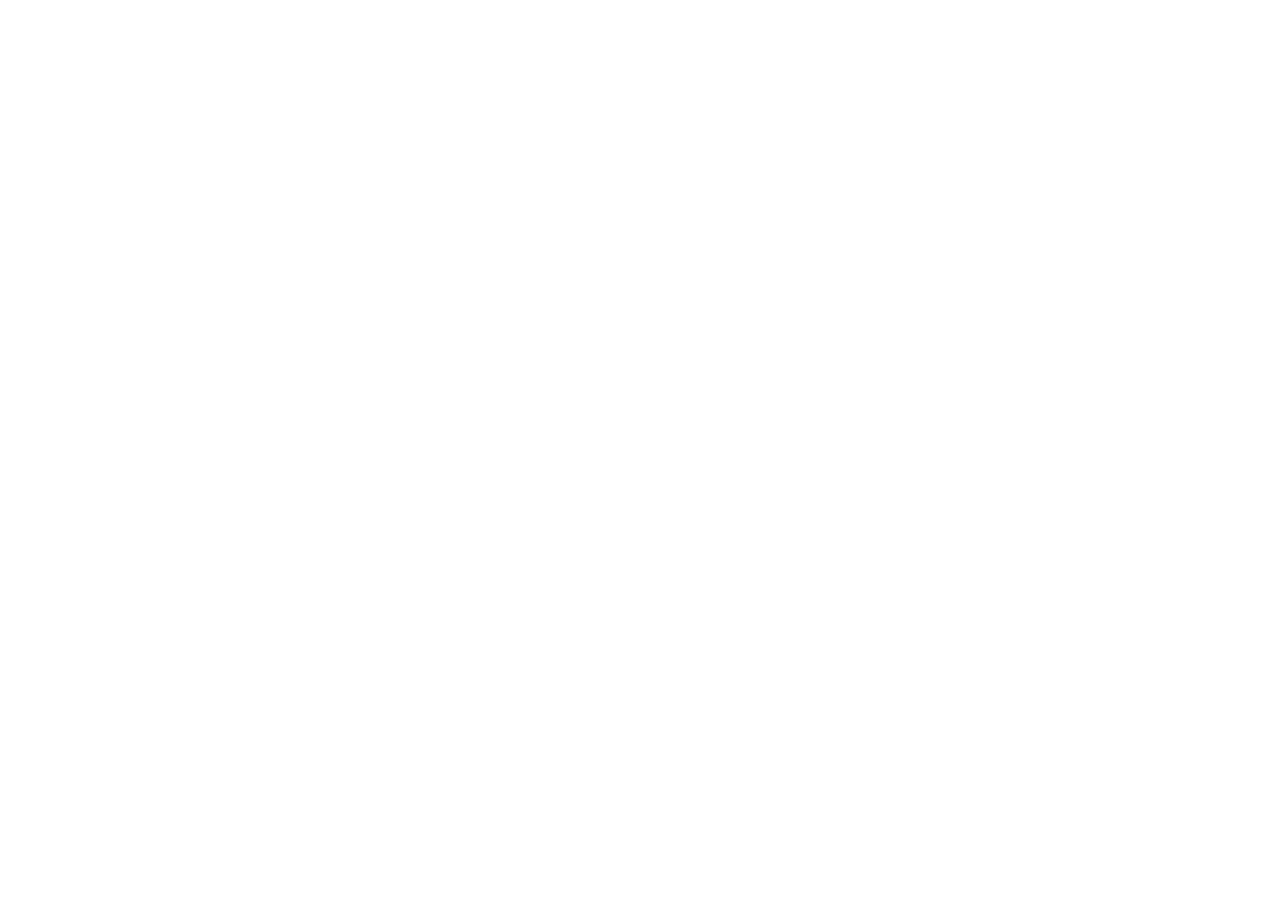
==== index.html @ d2d5e14e "init" ====
<!DOCTYPE html>
<html lang="en">
<head>
    <meta charset="UTF-8">
    <meta http-equiv="X-UA-Compatible" content="IE=edge">
    <meta name="viewport" content="width=device-width, initial-scale=1.0">
    <title>Hack</title>
</head>
<body>
    
</body>
</html>
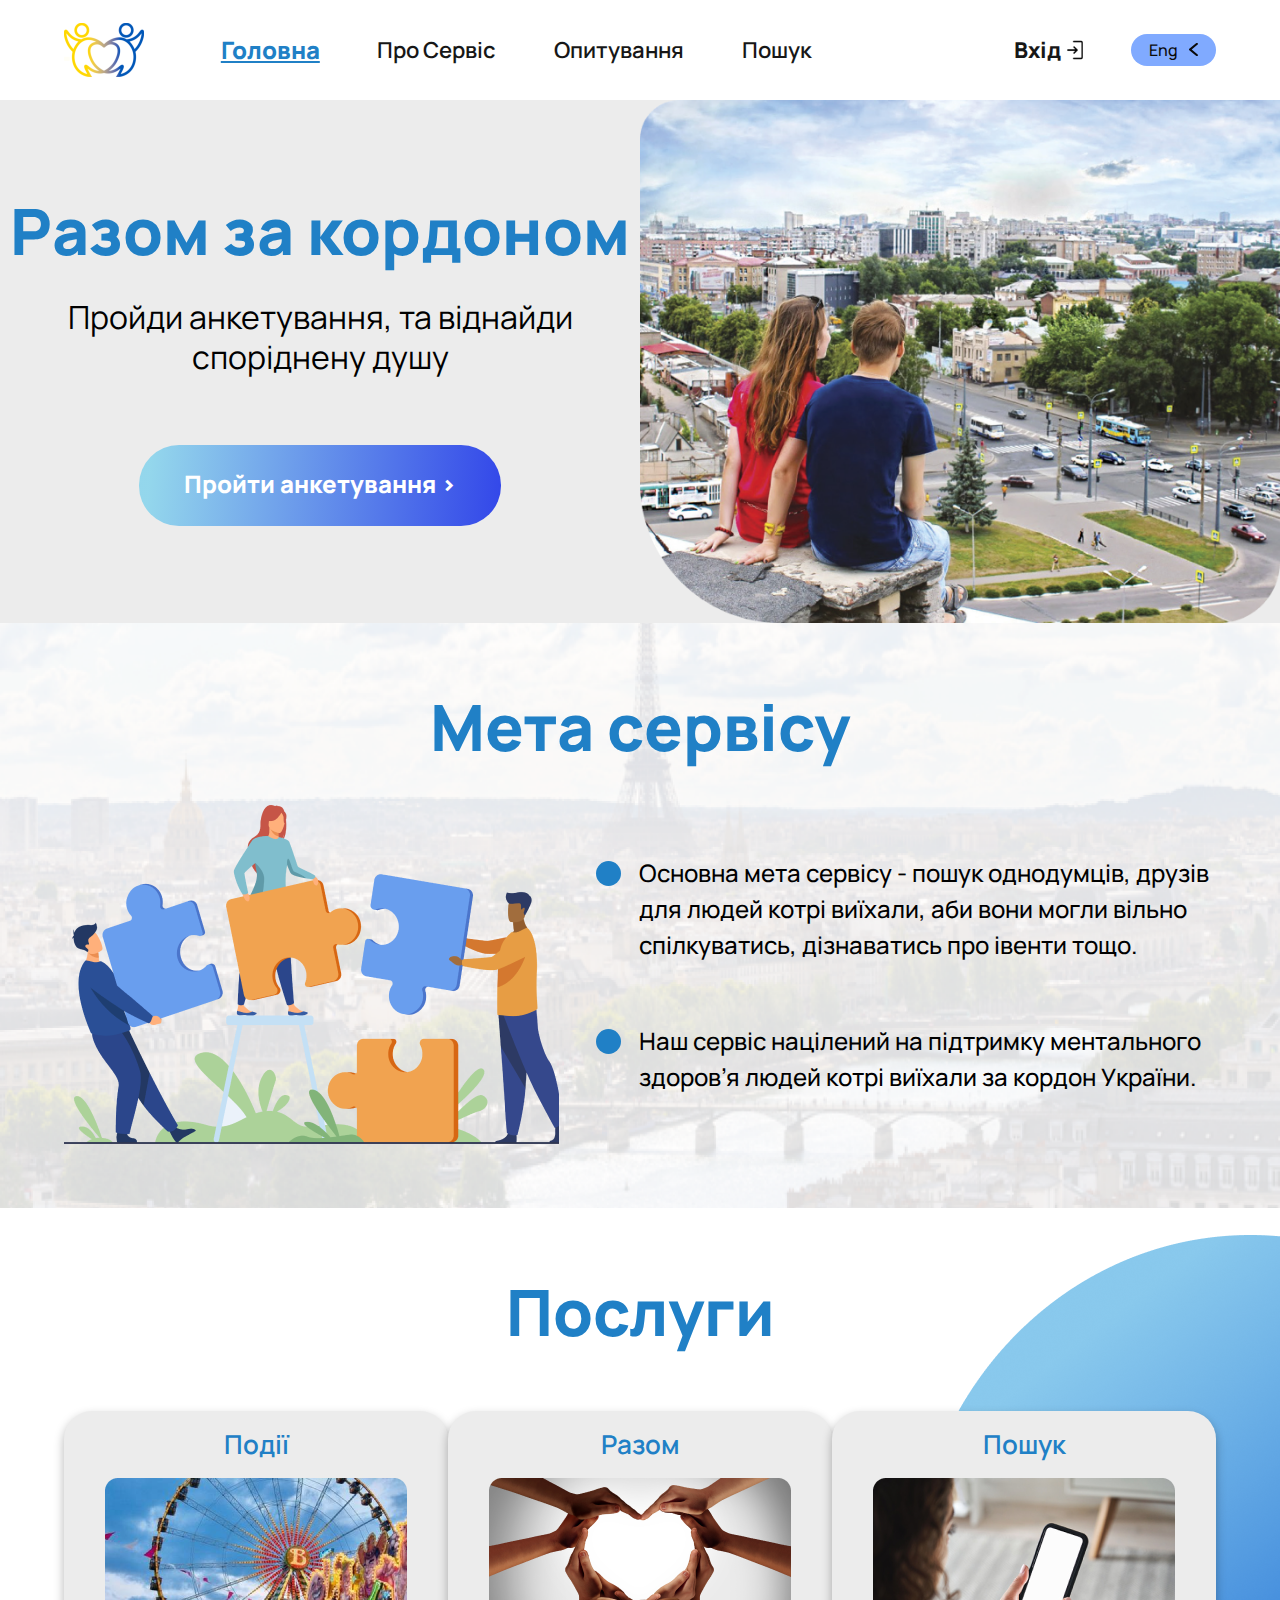
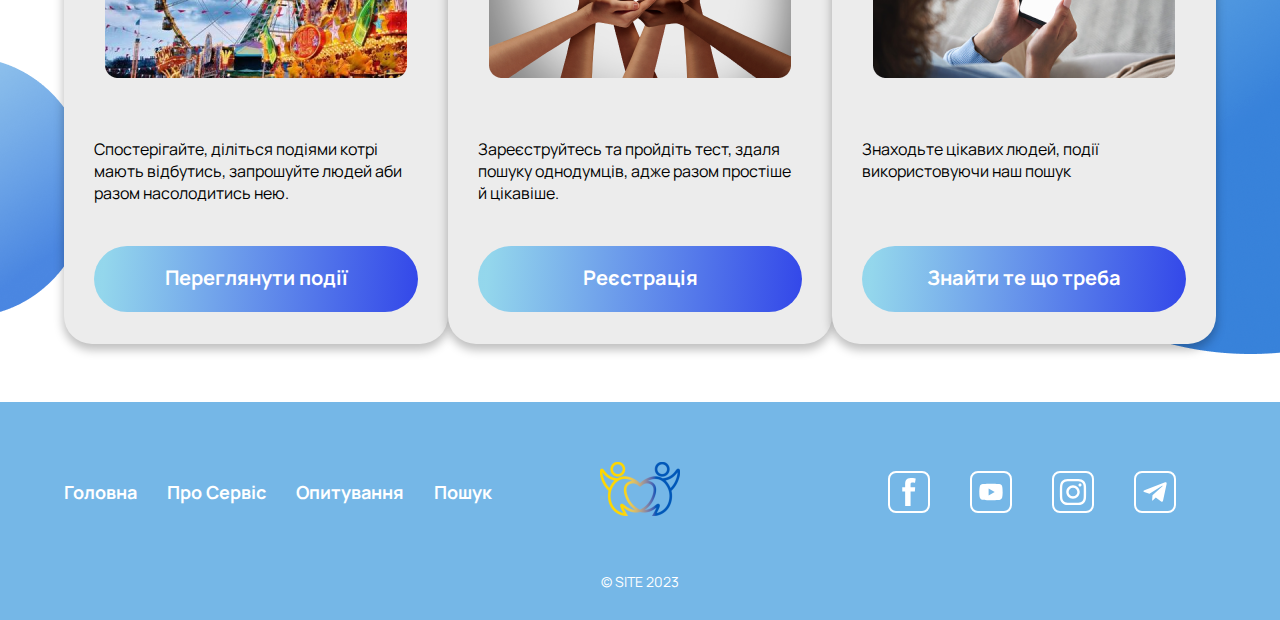
==== commit d108487e: "home page" ====
--- a/index.html
+++ b/index.html
@@ -4,9 +4,156 @@
     <meta charset="UTF-8">
     <meta http-equiv="X-UA-Compatible" content="IE=edge">
     <meta name="viewport" content="width=device-width, initial-scale=1.0">
+    <link rel="preconnect" href="https://fonts.googleapis.com">
+    <link rel="preconnect" href="https://fonts.gstatic.com" crossorigin>
+    <link href="https://fonts.googleapis.com/css2?family=Manrope:wght@400;500;600;700;800&display=swap" rel="stylesheet">
+   
+    <link rel="stylesheet" href="./css/normalize.css">
+    <link rel="stylesheet" href="./css/shared.css">
+    <link rel="stylesheet" href="./css/header.css">
+    <link rel="stylesheet" href="./css/footer.css">
+    <link rel="stylesheet" href="./css/index.css">
+
+    
     <title>Hack</title>
 </head>
 <body>
+    <header class="header">
+        <!-- <div class="header__logo"></div> -->
+       <div class="headerWrapper">
+        <menu class="header__menu">
+            <img class="header__logo" src="./assets/logo.svg" alt="logo">
+            <ul class="header__menu_list">
+                <li class="header__menu_item active">Головна</li>
+                <li class="header__menu_item">Про Сервіс</li>
+                <li class="header__menu_item">Опитування</li>
+                <li class="header__menu_item">Пошук</li>
+            </ul>
+        </menu>
+        <div class="header__auth">
+            <div class="header__not_auth">
+                Вхід
+                <img src="./assets/exit-icon.svg" alt="enter">
+            </div>
+        </div>
+        <div onclick="onSwitcherClick()" id="languageSwitcher" class="header__languageSwitcher">
+            <a>Eng <img src="./assets/dark-left-icon.svg" alt="selected"></a> 
+            <a>Укр</a>
+        </div>
+       </div>
+    </header>
+
+    <main class="main">
+        <div class="banner">
+            <div class="banner__text">
+                <h1 class="title">Разом за кордоном</h1>
+                <h4>Пройди анкетування, та віднайди споріднену душу</h4>
+                <button>Пройти анкетування ></button>
+            </div>
+            <img class="banner__image" src="./assets/main-poster.png" alt="banner">
+        </div>
+
+        <div class="serviceGoals">
+            <div class="serviceGoalsWrapper">
+                <h2 class="title">Мета сервісу</h2>
+                <div class="serviceGoals__content">
+                    <img class="serviceGoals__image" src="./assets/goals-image.png" alt="">
+                    <ul class="serviceGoals__text">
+                        <li class="serviceGoal__item">
+                            Основна мета сервісу - пошук однодумців, друзів для людей котрі виїхали, аби вони могли вільно спілкуватись, дізнаватись про івенти тощо.
+                        </li>
+                        <li class="serviceGoal__item">
+                            Наш сервіс націлений на підтримку ментального здоров’я людей котрі виїхали за кордон України. 
+                        </li>
+                    </ul>
+                </div>
+            </div>
+        </div>
+
+        <div class="services">
+            <img class="smallShape" src="./assets/small-shape.png" alt="">
+            <img class="bigShape" src="./assets/big-shape.png" alt="">
+            <div class="servicesWrapper">
+                
+                <h2 class="title">Послуги</h2>
+
+                <ul class="services__list">
+                    <li class="services__item">
+                        <h4 class="services__item_title">Події</h4>
+                        <img class="services__item_image" src="./assets/services1.png" alt="services1">
+                        <p class="services__item_text">Спостерігайте, діліться подіями котрі мають відбутись, запрошуйте людей аби разом насолодитись нею.</p>
+                        <button class="services__item_button small-button">Переглянути події</button>
+                    </li>
+                    <li class="services__item">
+                        <h4 class="services__item_title">Разом</h4>
+                        <img class="services__item_image" src="./assets/services2.png" alt="services2">
+                        <p class="services__item_text">Зареєструйтесь та пройдіть тест, здаля пошуку однодумців, адже разом простіше й цікавіше.</p>
+                        <button class="services__item_button small-button">Реєстрація</button>
+                    </li>
+                    <li class="services__item">
+                        <h4 class="services__item_title">Пошук</h4>
+                        <img class="services__item_image" src="./assets/services3.png" alt="services3">
+                        <p class="services__item_text">Знаходьте цікавих людей, події використовуючи наш пошук</p>
+                        <button class="services__item_button small-button">Знайти те що треба</button>
+                    </li>
+                </ul>
+            </div>
+        </div>
+    </main>
+
+    <footer class="footer">
+        <div class="footerWrapper">
+            <ul class="footer__menu">
+                <li class="footer__menu_item active">Головна</li>
+                <li class="footer__menu_item">Про Сервіс</li>
+                <li class="footer__menu_item">Опитування</li>
+                <li class="footer__menu_item">Пошук</li>
+            </ul>
+            <div class="footer__logo">
+                <img src="./assets/logo.svg" alt="logo">
+            </div>
+            <div class="footer__socials">
+                <ul class="footer__social_list">
+                    <li class="footer__social_item">
+                        <a href="">
+                            <svg fill="#000000" height="800px" width="800px" version="1.1" id="Layer_1" xmlns="http://www.w3.org/2000/svg" xmlns:xlink="http://www.w3.org/1999/xlink" 
+                            viewBox="-337 273 123.5 256" xml:space="preserve">
+                                <path d="M-260.9,327.8c0-10.3,9.2-14,19.5-14c10.3,0,21.3,3.2,21.3,3.2l6.6-39.2c0,0-14-4.8-47.4-4.8c-20.5,0-32.4,7.8-41.1,19.3
+                                    c-8.2,10.9-8.5,28.4-8.5,39.7v25.7H-337V396h26.5v133h49.6V396h39.3l2.9-38.3h-42.2V327.8z"/>
+                            </svg>
+                        </a>
+                    </li>
+                    <li class="footer__social_item">
+                        <a href="">
+                            <svg width="800px" height="800px" viewBox="0 0 512 512" version="1.1" xmlns="http://www.w3.org/2000/svg" xmlns:xlink="http://www.w3.org/1999/xlink">
+                                <g id="Page-1" stroke="none" stroke-width="1" fill="none" fill-rule="evenodd">
+                                    <g id="icon" transform="translate(42.666738, 106.667236)">
+                                        <path d="M214.304705,0.000543068834 C226.424729,0.0216871426 348.414862,0.444568619 380.010595,8.90219814 C398.378595,13.7775234 412.821262,28.1915286 417.749262,46.6329765 C426.309902,78.5811951 426.652328,143.739282 426.666025,148.900811 L426.666025,149.553735 C426.652328,154.730893 426.309902,220.084332 417.749262,252.032551 C412.821262,270.473998 398.378595,284.888004 380.010595,289.763329 C347.417102,298.488042 218.629945,298.662536 213.491496,298.666026 L213.175003,298.666026 C208.035726,298.662536 79.2276622,298.488042 46.6132622,289.763329 C28.2665955,284.888004 13.8025955,270.473998 8.89592883,252.032551 C0.355768832,220.084332 0.014162432,154.730893 0.000498176,149.553735 L0.000498176,148.900811 C0.014162432,143.739282 0.355768832,78.5811951 8.89592883,46.6329765 C13.8025955,28.1915286 28.2665955,13.7775234 46.6132622,8.90219814 C78.2292622,0.444568619 200.239662,0.0216871426 212.361662,0.000543068834 Z M169.685262,86.2714908 L169.685262,212.394036 L281.215929,149.226778 L169.685262,86.2714908 Z" id="Shape">
+                                        </path>
+                                    </g>
+                                </g>
+                            </svg>      
+                        </a>  
+                    </li>
+                    <li class="footer__social_item">
+                        <a href="">
+                            <svg width="800px" height="800px" viewBox="0 0 32 32" version="1.1" xmlns="http://www.w3.org/2000/svg">
+                                <path d="M25.805 7.996c0 0 0 0.001 0 0.001 0 0.994-0.806 1.799-1.799 1.799s-1.799-0.806-1.799-1.799c0-0.994 0.806-1.799 1.799-1.799v0c0.993 0.001 1.798 0.805 1.799 1.798v0zM16 20.999c-2.761 0-4.999-2.238-4.999-4.999s2.238-4.999 4.999-4.999c2.761 0 4.999 2.238 4.999 4.999v0c0 0 0 0.001 0 0.001 0 2.76-2.237 4.997-4.997 4.997-0 0-0.001 0-0.001 0h0zM16 8.3c0 0 0 0-0 0-4.253 0-7.7 3.448-7.7 7.7s3.448 7.7 7.7 7.7c4.253 0 7.7-3.448 7.7-7.7v0c0-0 0-0 0-0.001 0-4.252-3.447-7.7-7.7-7.7-0 0-0 0-0.001 0h0zM16 3.704c4.003 0 4.48 0.020 6.061 0.089 1.003 0.012 1.957 0.202 2.84 0.538l-0.057-0.019c1.314 0.512 2.334 1.532 2.835 2.812l0.012 0.034c0.316 0.826 0.504 1.781 0.516 2.778l0 0.005c0.071 1.582 0.087 2.057 0.087 6.061s-0.019 4.48-0.092 6.061c-0.019 1.004-0.21 1.958-0.545 2.841l0.019-0.058c-0.258 0.676-0.64 1.252-1.123 1.726l-0.001 0.001c-0.473 0.484-1.049 0.866-1.692 1.109l-0.032 0.011c-0.829 0.316-1.787 0.504-2.788 0.516l-0.005 0c-1.592 0.071-2.061 0.087-6.072 0.087-4.013 0-4.481-0.019-6.072-0.092-1.008-0.019-1.966-0.21-2.853-0.545l0.059 0.019c-0.676-0.254-1.252-0.637-1.722-1.122l-0.001-0.001c-0.489-0.47-0.873-1.047-1.114-1.693l-0.010-0.031c-0.315-0.828-0.506-1.785-0.525-2.785l-0-0.008c-0.056-1.575-0.076-2.061-0.076-6.053 0-3.994 0.020-4.481 0.076-6.075 0.019-1.007 0.209-1.964 0.544-2.85l-0.019 0.059c0.247-0.679 0.632-1.257 1.123-1.724l0.002-0.002c0.468-0.492 1.045-0.875 1.692-1.112l0.031-0.010c0.823-0.318 1.774-0.509 2.768-0.526l0.007-0c1.593-0.056 2.062-0.075 6.072-0.075zM16 1.004c-4.074 0-4.582 0.019-6.182 0.090-1.315 0.028-2.562 0.282-3.716 0.723l0.076-0.025c-1.040 0.397-1.926 0.986-2.656 1.728l-0.001 0.001c-0.745 0.73-1.333 1.617-1.713 2.607l-0.017 0.050c-0.416 1.078-0.67 2.326-0.697 3.628l-0 0.012c-0.075 1.6-0.090 2.108-0.090 6.182s0.019 4.582 0.090 6.182c0.028 1.315 0.282 2.562 0.723 3.716l-0.025-0.076c0.796 2.021 2.365 3.59 4.334 4.368l0.052 0.018c1.078 0.415 2.326 0.669 3.628 0.697l0.012 0c1.6 0.075 2.108 0.090 6.182 0.090s4.582-0.019 6.182-0.090c1.315-0.029 2.562-0.282 3.716-0.723l-0.076 0.026c2.021-0.796 3.59-2.365 4.368-4.334l0.018-0.052c0.416-1.078 0.669-2.326 0.697-3.628l0-0.012c0.075-1.6 0.090-2.108 0.090-6.182s-0.019-4.582-0.090-6.182c-0.029-1.315-0.282-2.562-0.723-3.716l0.026 0.076c-0.398-1.040-0.986-1.926-1.729-2.656l-0.001-0.001c-0.73-0.745-1.617-1.333-2.607-1.713l-0.050-0.017c-1.078-0.416-2.326-0.67-3.628-0.697l-0.012-0c-1.6-0.075-2.108-0.090-6.182-0.090z"></path>
+                            </svg>  
+                        </a>  
+                    </li>
+                    <li class="footer__social_item">
+                        <a href="">
+                            <svg  width="800px" height="800px" viewBox="0 0 24 24" xmlns="http://www.w3.org/2000/svg"><path d="m20.665 3.717-17.73 6.837c-1.21.486-1.203 1.161-.222 1.462l4.552 1.42 10.532-6.645c.498-.303.953-.14.579.192l-8.533 7.701h-.002l.002.001-.314 4.692c.46 0 .663-.211.921-.46l2.211-2.15 4.599 3.397c.848.467 1.457.227 1.668-.785l3.019-14.228c.309-1.239-.473-1.8-1.282-1.434z"/></svg>
+                        </a>
+                    </li>
+                </ul>
+            </div>
+            <span class="privacy">© SITE 2023</span>
+        </div>
+    </footer>
+
+    <script src="./js/language.js"></script>
     
 </body>
 </html>--- a/css/shared.css
+++ b/css/shared.css
@@ -0,0 +1,40 @@
+button{
+    background: linear-gradient(94.43deg, rgba(124, 209, 236, 0.79) 3.45%, #3043E9 102.78%);
+    border-radius: 40px;
+    font-family: 'Manrope';
+    font-style: normal;
+    font-weight: 800;
+    font-size: 24px;
+    line-height: 28px;
+    display: flex;
+    align-items: center;
+    justify-content: center;
+    color: #FFFFFF;
+    padding: 25px 45px 28px;
+    transition: 250ms;
+    cursor: pointer;
+}
+
+button.small-button{
+    font-weight: 700;
+    font-size: 20px;
+    line-height: 28px;
+    padding: 18px 30px 20px;
+}
+
+button:hover{
+    scale: 1.05;
+}
+button:active{
+    scale: 1;
+}
+
+.title{
+    font-family: 'Manrope';
+    font-style: normal;
+    font-weight: 800;
+    font-size: 64px;
+    line-height: 68px;
+    color: #2080C6;
+    text-align: center;
+}--- a/css/header.css
+++ b/css/header.css
@@ -0,0 +1,112 @@
+.header { 
+    
+}
+
+.header .headerWrapper{
+    height: 100px;
+    display: flex;
+    /* justify-content: space-between; */
+    margin: 0 auto;
+    align-items: center;
+    max-width: min(1314px, 90vw);
+}
+
+.header__menu { 
+    flex-grow: 1;
+    display: flex;
+    align-items: center;
+    
+}
+
+.header__logo { 
+    height: 54px;
+    cursor: pointer;
+}
+
+.header__menu_list { 
+    display: flex;
+    align-items: center;
+    margin-left: min(6vw, 80px)
+}
+
+.header__menu_item { 
+    font-style: normal;
+    font-weight: 600;
+    font-size: 22px;
+    line-height: 24px;
+    color: #171717;
+    padding: 15px 0;
+    transition: 250ms;
+    cursor: pointer;
+}
+
+.header__menu_item:not(:last-child) {
+    margin-right: min(4.5vw, 60px)
+}
+
+.header__menu_item.active, .header__menu_item:hover{
+    color: #2080C6;
+}
+
+.header__menu_item.active{
+    font-weight: 800;
+    font-size: 24px;
+    text-decoration: underline;
+}
+
+.header__auth { 
+
+}
+
+.header__not_auth{
+    font-style: normal;
+    font-weight: 800;
+    font-size: 22px;
+    line-height: 24px;
+    color: #171717;
+    display: flex;
+    align-items: center;
+    cursor: pointer;
+}
+
+.header__not_auth img{
+    margin-left: 6px;
+}
+
+.header__languageSwitcher { 
+    font-family: 'Inter';
+    font-style: normal;
+    font-weight: 500;
+    font-size: 16px;
+    line-height: 21px;
+    color: #0A0A0A;
+    display: flex;
+    flex-direction: column;
+    padding: 6px 18px;
+    background: #80AAFF;
+    /* background: linear-gradient(94.43deg, rgba(124, 209, 236, 0.79) 3.45%, #3043E9 102.78%); */
+    border-radius: 18px;
+    margin-left: 48px;
+    height: 32px;
+    overflow: hidden;
+    cursor: pointer;
+
+    transition: 250ms;
+}
+
+.header__languageSwitcher a img{
+    margin-left: 8px;
+    transition: 250ms;
+}
+
+.header__languageSwitcher a:first-child{
+    margin-bottom: 4px;
+}
+
+.header__languageSwitcher.active{
+    height: 60px;
+}
+
+.header__languageSwitcher.active a img{
+    rotate: -90deg;
+}--- a/css/footer.css
+++ b/css/footer.css
@@ -0,0 +1,97 @@
+.footer { 
+    background: #75B7E7;
+    
+}
+
+.footer .footerWrapper{
+    display: flex;
+    align-items: center;
+    flex-wrap: wrap;
+    max-width: min(1346px, 90%);
+    margin: 0 auto;
+    padding: 60px 0 26px;
+}
+
+.footer .footer__menu { 
+    display: flex;
+    align-items: center;
+    width: 40%;
+}
+
+.footer__menu_item{
+    font-family: 'Manrope';
+    font-style: normal;
+    font-weight: 700;
+    font-size: 18px;
+    line-height: 18px;
+    color: #FFFFFF;
+    cursor: pointer;
+}
+
+.footer__menu_item:not(:last-child){
+    margin-right: 30px;
+}
+
+.footer__menu_item.active{
+}
+
+.footer .footer__logo { 
+    width: 20%;
+    text-align: center;
+}
+
+.footer .footer__socials { 
+    width: 40%;
+    display: flex;
+    justify-content: flex-end;
+}
+
+.footer__social_list { 
+    display: flex;
+}
+
+.footer__social_item { 
+    height: 42px;
+    width: 42px;
+    border: 2px solid #FFFFFF;
+    border-radius: 8px;
+    margin-right: 40px;
+    transition: 250ms;
+    cursor: pointer;
+}
+
+.footer__social_item a {
+    height: 100%;
+    width: 100%;
+    display: flex;
+    justify-content: center;
+    align-items: center;
+}
+
+.footer__social_item svg{
+    height: 28px;
+}
+.footer__social_item svg path{
+    fill: #ffffff;
+    transition: 250ms;
+}
+
+.footer__social_item:hover{
+    border: 2px solid #CFCFCF;
+}
+
+.footer__social_item:hover svg path{
+    fill: #CFCFCF;
+}
+
+.privacy{
+    font-family: 'Manrope';
+    font-style: normal;
+    font-weight: 400;
+    font-size: 14px;
+    line-height: 25px;
+    text-align: center;
+    color: #FFFFFF;
+    margin-top: 48px;
+    width: 100%;
+}--- a/css/index.css
+++ b/css/index.css
@@ -0,0 +1,154 @@
+.main .banner { 
+    background: #ECECEC;
+    display: flex;
+}
+
+.main .banner .banner__text { 
+    width: 50%;
+    display: flex;
+    flex-direction: column;
+    justify-content: center;
+    align-items: center;
+}
+
+.main .banner .banner__text .title{
+    margin-bottom: 32px;
+}
+.main .banner .banner__text h4{
+    font-family: 'Manrope';
+    font-style: normal;
+    font-weight: 400;
+    font-size: 32px;
+    line-height: 40px;
+    color: #000000;
+    text-align: center;
+    max-width: 520px;
+    margin-bottom: 68px;
+}
+
+.main .banner .banner__image { 
+    width: 50%;
+}
+
+.main .serviceGoals { 
+    background: url('../assets/goals-bg.png') no-repeat;
+    background-size: 100% 100%;
+}
+
+.serviceGoals .serviceGoalsWrapper{
+    max-width: min(1346px, 90%);
+    margin: 0 auto;
+    padding: 70px 0 64px;
+}
+
+.main .serviceGoals .title { 
+    display: flex;
+    justify-content: center;
+}
+
+.main .serviceGoals .serviceGoals__content { 
+    display: flex;
+    align-items: center;
+    margin-top: 44px;
+}
+
+.serviceGoals__content .serviceGoals__image { 
+    margin-right: 80px;
+}
+
+.serviceGoals__text .serviceGoal__item { 
+    font-family: 'Manrope';
+    font-style: normal;
+    font-weight: 500;
+    font-size: 24px;
+    line-height: 36px;
+    color: #000000;
+    position: relative;
+}
+
+.serviceGoal__item:before{
+    content: '';
+    height: 25px;
+    width: 25px;
+    background: #2080C6;
+    border-radius: 50%;
+    position: absolute;
+    left: -18px;
+    transform: translate(-100%, 6px);
+    top: 0;
+}
+
+.serviceGoal__item:first-child{
+    margin-bottom: 60px;
+}
+
+.main .services{
+    position: relative;
+    overflow: hidden;
+}
+
+.services .servicesWrapper { 
+    max-width: min(1346px, 90%);
+    margin: 0 auto;
+    padding: 70px 0 58px;    
+}
+
+.services .title{
+
+}
+
+.main .services .smallShape { 
+    position: absolute;
+    bottom: 85px;
+    /* left: -159px; */
+    left: 0;
+    z-index: -1;
+}
+
+.main .services .bigShape { 
+    position: absolute;
+    bottom: 48px;
+    /* right: -330px; */
+    right: 0;
+    z-index: -1;
+}
+
+.main .services .services__list { 
+    margin-top: 65px;
+    display: flex;
+    justify-content: space-around;
+}
+
+.services__list .services__item { 
+    background: #ECECEC;
+    box-shadow: 0px 5px 10px 1px rgba(0, 0, 0, 0.25);
+    border-radius: 28px;
+    padding: 24px 30px 32px;
+    display: flex;
+    flex-direction: column;
+    align-items: center;
+    max-width: 384px;
+}
+
+.services__item_title { 
+    font-family: 'Manrope';
+    font-style: normal;
+    font-weight: 600;
+    font-size: 26px;
+    line-height: 18px;
+    color: #2080C6;
+    margin-bottom: 25px;
+}
+
+.services__item_image { 
+    margin-bottom: 60px;
+}
+
+.services__item_text { 
+    margin-bottom: 42px;
+}
+
+.services__item_button { 
+    margin-top: auto;
+    width: 100%;
+}  
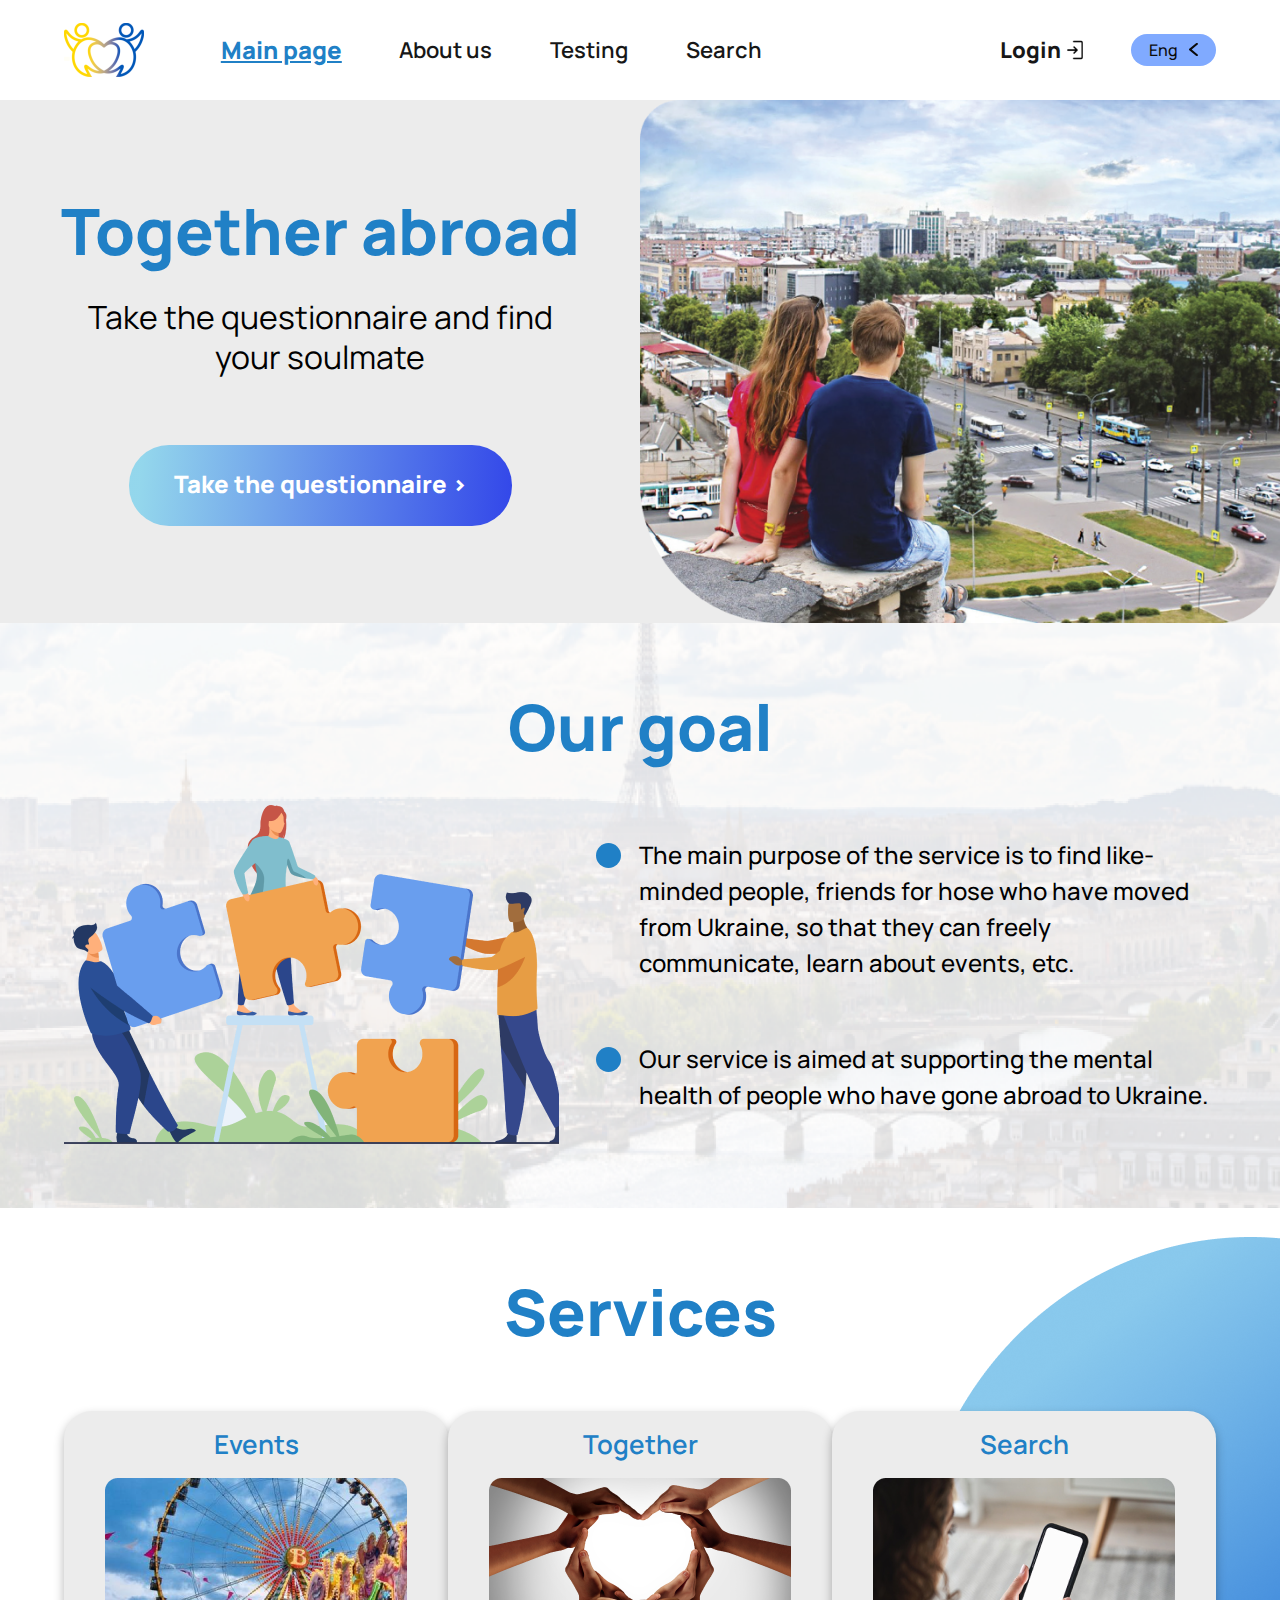
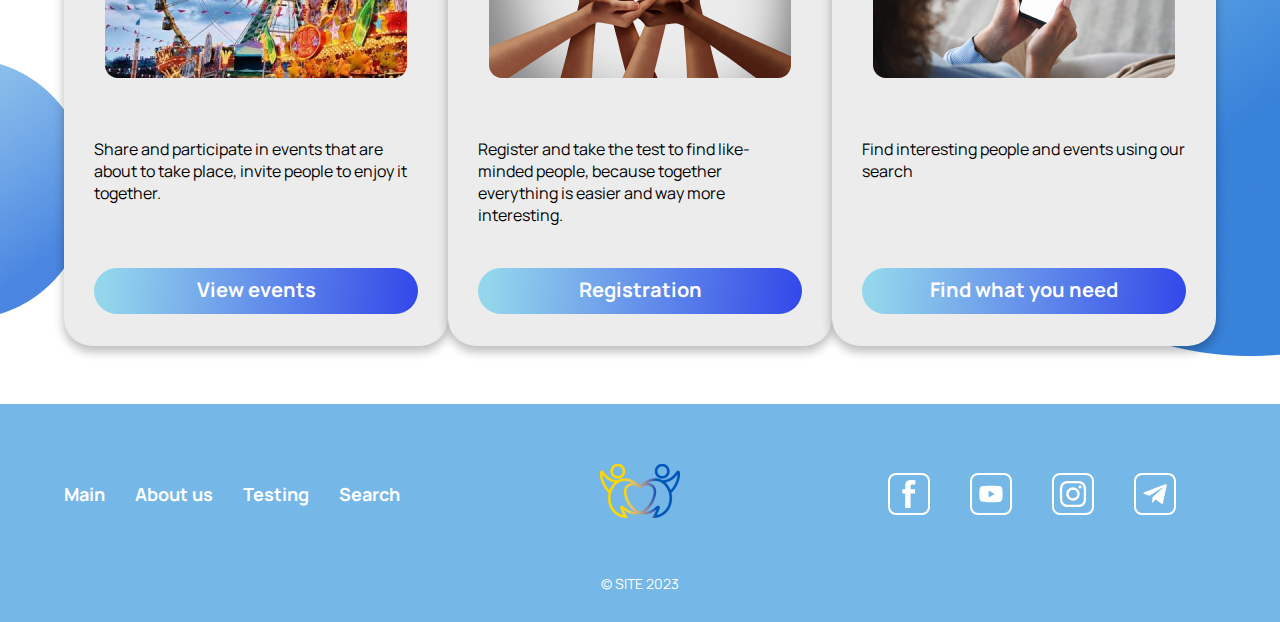
==== commit 2e49152a: "mobile + modals" ====
--- a/index.html
+++ b/index.html
@@ -19,51 +19,160 @@
 </head>
 <body>
     <header class="header">
-        <!-- <div class="header__logo"></div> -->
        <div class="headerWrapper">
+        <div onclick="toggleMenu()" class="mobileBurger">
+            <div class="mobileBurger__button"></div>
+        </div>
         <menu class="header__menu">
             <img class="header__logo" src="./assets/logo.svg" alt="logo">
             <ul class="header__menu_list">
-                <li class="header__menu_item active">Головна</li>
-                <li class="header__menu_item">Про Сервіс</li>
-                <li class="header__menu_item">Опитування</li>
-                <li class="header__menu_item">Пошук</li>
+                <li class="header__menu_item active">Main page</li>
+                <li class="header__menu_item">About us</li>
+                <li class="header__menu_item">Testing</li>
+                <li class="header__menu_item">Search</li>
             </ul>
         </menu>
-        <div class="header__auth">
+        <div onclick="toggleLoginModal()" class="header__auth">
             <div class="header__not_auth">
-                Вхід
-                <img src="./assets/exit-icon.svg" alt="enter">
-            </div>
+                Login
+                <img src="./assets/enter-icon.svg" alt="enter">
+            </div>
+            <div class="header__mobile_auth">
+                <img src="./assets/profile-image.png" alt="profile">
+            </div>
+
         </div>
         <div onclick="onSwitcherClick()" id="languageSwitcher" class="header__languageSwitcher">
             <a>Eng <img src="./assets/dark-left-icon.svg" alt="selected"></a> 
             <a>Укр</a>
         </div>
        </div>
+
+       <div id="mobileMenu" class="mobileMenu">
+            <img class="mobileMenu__close" onclick="toggleMenu()" src="./assets/close-icon.svg" alt="close">
+            <ul class="mobileMenu__list">
+                <li class="mobileMenu__item active">Main page</li>
+                <li class="mobileMenu__item">About us</li>
+                <li class="mobileMenu__item">Testing</li>
+                <li class="mobileMenu__item">Search</li>
+            </ul>
+            <div class="mobileMenu__auth">
+                <div class="mobileMenu__auth_user">
+                    <img src="./assets/profile-image.png" alt="">
+                    Name of user
+                </div>
+
+                <div class="mobileMenu__auth_exit">
+                    Exit <img src="./assets/exit-icon.svg" alt="enter">
+                </div>
+            </div>
+       
+            <div class="mobileMenu__languageSwitcher">
+                <span class="active">Eng <img src="./assets/dark-left-icon.svg" alt=""></span>
+                <span onclick="onChangeLanguage()">Укр</span>
+            </div>
+        </div>
+
+        <div id="loginModal" class="loginModal modal">
+            <div class="modalWindow">
+                <img onclick="toggleLoginModal()" class="close-icon" src="./assets/close-icon.svg" alt="close">
+                <form action="">
+                    <h3 class="modalTitle">
+                        Welcome
+                    </h3>
+                    <label for="">
+                        <span>Email</span>
+                        <input type="text">
+                    </label>
+                    <label for="">
+                        <span>Password</span>
+                        <input type="password">
+                        <img class="password-icon" src="./assets/hide-eye.svg" alt="">
+                    </label>
+                    <button onclick="onSendRequest()" class="small-button" type="submit">Log in</button>
+
+                    <div class="otherActions">
+                        <span onclick="toggleLoginModal();toggleRegisterModal()" class="modalAction">Sign up</span>
+                        <span onclick="toggleLoginModal();toggleRegisterModal()" class="modalAction">Forgot password?</span>
+                    </div>
+                </form>
+            </div>
+        </div>
+
+        <div id="registerModal" class="registerModal modal">
+            <div class="modalWindow">
+                <img onclick="toggleRegisterModal()" class="close-icon" src="./assets/close-icon.svg" alt="close">
+                <form action="">
+                    <h3 class="modalTitle">
+                        Join us
+                    </h3>
+                    <label for="">
+                        <span>First name</span>
+                        <input type="text">
+                    </label>
+                    <label for="">
+                        <span>Last name</span>
+                        <input type="text">
+                    </label>
+                    <label for="">
+                        <span>Email</span>
+                        <input type="text">
+                    </label>
+                    <label for="">
+                        <span>Password</span>
+                        <input type="password">
+                        <img class="password-icon" src="./assets/hide-eye.svg" alt="">
+                    </label>
+                    <label for="">
+                        <span>Repeat password</span>
+                        <input type="password">
+                        <img class="password-icon" src="./assets/hide-eye.svg" alt="">
+                    </label>
+                    <label for="">
+                        <span>Birth Date</span>
+                        <input type="date">
+                    </label>
+
+                    <label for="profileImage">
+                        <span>Profile picture</span>
+                        <input id="profileImage" type="file">
+                        <div class="customFileInput"></div>
+                    </label>
+
+                    <label for="">
+                        <span>Country</span>
+                        <select id="countrySelector">
+                            <!-- form JS -->
+                        </select>
+                    </label>
+
+                    <button onclick="onSendRequest()" class="small-button" type="submit">Sign up</button>
+                </form>
+            </div>
+        </div>
     </header>
 
     <main class="main">
         <div class="banner">
             <div class="banner__text">
-                <h1 class="title">Разом за кордоном</h1>
-                <h4>Пройди анкетування, та віднайди споріднену душу</h4>
-                <button>Пройти анкетування ></button>
+                <h1 class="title">Together abroad</h1>
+                <h4>Take the questionnaire and find your soulmate</h4>
+                <button>Take the questionnaire ></button>
             </div>
             <img class="banner__image" src="./assets/main-poster.png" alt="banner">
         </div>
 
         <div class="serviceGoals">
             <div class="serviceGoalsWrapper">
-                <h2 class="title">Мета сервісу</h2>
+                <h2 class="title">Our goal</h2>
                 <div class="serviceGoals__content">
                     <img class="serviceGoals__image" src="./assets/goals-image.png" alt="">
                     <ul class="serviceGoals__text">
                         <li class="serviceGoal__item">
-                            Основна мета сервісу - пошук однодумців, друзів для людей котрі виїхали, аби вони могли вільно спілкуватись, дізнаватись про івенти тощо.
+                            The main purpose of the service is to find like-minded people, friends for hose who have moved from Ukraine, so that they can freely communicate, learn about events, etc.
                         </li>
                         <li class="serviceGoal__item">
-                            Наш сервіс націлений на підтримку ментального здоров’я людей котрі виїхали за кордон України. 
+                            Our service is aimed at supporting the mental health of people who have gone abroad to Ukraine.
                         </li>
                     </ul>
                 </div>
@@ -75,26 +184,26 @@
             <img class="bigShape" src="./assets/big-shape.png" alt="">
             <div class="servicesWrapper">
                 
-                <h2 class="title">Послуги</h2>
+                <h2 class="title">Services</h2>
 
                 <ul class="services__list">
                     <li class="services__item">
-                        <h4 class="services__item_title">Події</h4>
+                        <h4 class="services__item_title">Events</h4>
                         <img class="services__item_image" src="./assets/services1.png" alt="services1">
-                        <p class="services__item_text">Спостерігайте, діліться подіями котрі мають відбутись, запрошуйте людей аби разом насолодитись нею.</p>
-                        <button class="services__item_button small-button">Переглянути події</button>
+                        <p class="services__item_text">Share and participate in events that are about to take place, invite people to enjoy it together.</p>
+                        <button class="services__item_button small-button">View events</button>
                     </li>
                     <li class="services__item">
-                        <h4 class="services__item_title">Разом</h4>
+                        <h4 class="services__item_title">Together</h4>
                         <img class="services__item_image" src="./assets/services2.png" alt="services2">
-                        <p class="services__item_text">Зареєструйтесь та пройдіть тест, здаля пошуку однодумців, адже разом простіше й цікавіше.</p>
-                        <button class="services__item_button small-button">Реєстрація</button>
+                        <p class="services__item_text">Register and take the test to find like-minded people, because together everything is easier and way more interesting.</p>
+                        <button class="services__item_button small-button">Registration</button>
                     </li>
                     <li class="services__item">
-                        <h4 class="services__item_title">Пошук</h4>
+                        <h4 class="services__item_title">Search</h4>
                         <img class="services__item_image" src="./assets/services3.png" alt="services3">
-                        <p class="services__item_text">Знаходьте цікавих людей, події використовуючи наш пошук</p>
-                        <button class="services__item_button small-button">Знайти те що треба</button>
+                        <p class="services__item_text">Find interesting people and events using our search</p>
+                        <button class="services__item_button small-button">Find what you need</button>
                     </li>
                 </ul>
             </div>
@@ -104,10 +213,10 @@
     <footer class="footer">
         <div class="footerWrapper">
             <ul class="footer__menu">
-                <li class="footer__menu_item active">Головна</li>
-                <li class="footer__menu_item">Про Сервіс</li>
-                <li class="footer__menu_item">Опитування</li>
-                <li class="footer__menu_item">Пошук</li>
+                    <li class="footer__menu_item active">Main</li>
+                <li class="footer__menu_item">About us</li>
+                <li class="footer__menu_item">Testing</li>
+                <li class="footer__menu_item">Search</li>
             </ul>
             <div class="footer__logo">
                 <img src="./assets/logo.svg" alt="logo">
@@ -154,6 +263,8 @@
     </footer>
 
     <script src="./js/language.js"></script>
+    <script src="./js/mobileMenu.js"></script>
+    <script src="./js/modals.js"></script>
     
 </body>
 </html>--- a/css/shared.css
+++ b/css/shared.css
@@ -19,7 +19,7 @@
     font-weight: 700;
     font-size: 20px;
     line-height: 28px;
-    padding: 18px 30px 20px;
+    padding: 8px 30px 10px;
 }
 
 button:hover{
@@ -37,4 +37,127 @@
     line-height: 68px;
     color: #2080C6;
     text-align: center;
-}+}
+
+img{
+    max-width: 100%;
+}
+
+label{
+    font-family: 'Manrope';
+    font-style: normal;
+    font-weight: 700;
+    font-size: 18px;
+    line-height: 20px;
+    color: #727272;
+}
+
+input, select{
+    background: #ECECEC;
+    border: 2px solid #D9D9D9;
+    border-radius: 24px;
+    padding: 8px 24px;
+    width: 100%;
+    font-family: 'Manrope';
+    font-style: normal;
+    font-weight: 500;
+    font-size: 20px;
+    line-height: 28px;
+    color: #727272;
+}
+
+select{
+    position: relative;
+    -moz-appearance:none; /* Firefox */
+    -webkit-appearance:none; /* Safari and Chrome */
+    appearance:none;
+}
+
+select:after{
+    content: url('../assets/dark-left-icon.svg');
+    rotate: 180deg;
+    position: absolute;
+    right: 12px;
+
+}
+
+input[type="file"]{
+    display: none;
+}
+
+.customFileInput{
+    height: 76px;
+    width: 76px;
+    padding: 0;
+    border: 4px solid #D9D9D9;
+    display: flex;
+    justify-content: center;
+    align-items: center;
+    border-radius: 50%;
+    margin: 0 auto;
+    cursor: pointer;
+}
+
+
+.customFileInput:after{
+    content: url('../assets/upload-icon.svg');
+    transform: translate(2px, 2px);
+}
+
+
+.modal{
+    position: fixed;
+    z-index: 99999;
+    left: 0;
+    top: 0;
+    right: 0;
+    bottom: 0;
+    height: 100vh;
+    width: 100vw;
+    background: linear-gradient(180deg, rgba(255, 255, 255, 0.8) 0%, rgba(225, 234, 255, 0.784) 100%);
+}
+
+.modal{
+    display: none;
+}
+
+.modal.active{
+    display: block;
+}
+
+.modal .modalWindow{
+    position: absolute;
+    left: 50%;
+    top: 50%;
+    transform: translate(-50%, -50%);
+    width: min(422px, 95vw);
+    max-height: 90vh;
+    overflow-y: auto;
+    z-index: 99999;
+    background: #F7F7F7;
+    box-shadow: 0px 4px 10px 2px rgba(0, 0, 0, 0.25);
+    border-radius: 34px;
+    padding: 28px 40px;
+
+    display: flex;
+    flex-direction: column;
+    align-items: center;
+}
+
+.modalWindow .close-icon{
+    position: absolute;
+    top: 22px;
+    right: 22px;
+    cursor: pointer;
+}
+
+.modalWindow .modalTitle{
+    font-family: 'Manrope';
+    font-style: normal;
+    font-weight: 800;
+    font-size: 24px;
+    line-height: 26px;
+    text-align: center;
+    color: #000000;
+}
+
--- a/css/header.css
+++ b/css/header.css
@@ -1,14 +1,17 @@
-.header { 
-    
+.header .mobileMenu{ 
+    display: none;
 }
 
 .header .headerWrapper{
     height: 100px;
     display: flex;
-    /* justify-content: space-between; */
     margin: 0 auto;
     align-items: center;
     max-width: min(1314px, 90vw);
+}
+
+.header .mobileBurger{
+    display: none;
 }
 
 .header__menu { 
@@ -54,10 +57,6 @@
     text-decoration: underline;
 }
 
-.header__auth { 
-
-}
-
 .header__not_auth{
     font-style: normal;
     font-weight: 800;
@@ -71,6 +70,10 @@
 
 .header__not_auth img{
     margin-left: 6px;
+}
+
+.header__mobile_auth{
+    display: none;
 }
 
 .header__languageSwitcher { 
@@ -84,7 +87,6 @@
     flex-direction: column;
     padding: 6px 18px;
     background: #80AAFF;
-    /* background: linear-gradient(94.43deg, rgba(124, 209, 236, 0.79) 3.45%, #3043E9 102.78%); */
     border-radius: 18px;
     margin-left: 48px;
     height: 32px;
@@ -109,4 +111,258 @@
 
 .header__languageSwitcher.active a img{
     rotate: -90deg;
+}
+
+.header .modalWindow label{
+    display: block;
+    margin-top: 18px;
+    position: relative;
+}
+
+.header .modalWindow label span{
+    padding-left: 24px;
+    
+}
+
+.header .modalWindow label input{
+    transform: translateY(4px);
+}
+
+.header .modalWindow .password-icon{
+    position: absolute;
+    right: 18px;
+    bottom: 12px;
+    /* transform: translateY(50%); */
+}
+
+.header .modalWindow button{
+    margin-top: 36px;
+    width: 100%;
+}
+
+.header .modalWindow .otherActions{
+    margin-top: 24px;
+    display: flex;
+    justify-content: space-between;
+    align-items: center;
+    width: 100%;
+}
+
+.header .otherActions .modalAction {
+    font-family: 'Manrope';
+    font-style: normal;
+    font-weight: 400;
+    font-size: 16px;
+    line-height: 20px;
+    text-decoration-line: underline;
+    cursor: pointer;
+    color: #727272;
+}
+
+
+
+@media (max-width: 1120px){
+    .header .mobileMenu{ 
+        display: block;
+        position: fixed;
+        z-index: 9999;
+        left: 0;
+        top: 0;
+        right: 0;
+        bottom: 0;
+        height: 100vh;
+        width: 100vw;
+        transform: translateY(-100%);
+        transition: .5s;
+        background: linear-gradient(180deg, rgba(255, 255, 255, 0.92) 0%, rgba(225, 234, 255, 0.9016) 100%);
+        display: flex;
+        flex-direction: column;
+        justify-content: space-around;
+        align-items: center;
+        /* padding: 10vw 1vw 4vw; */
+    }
+
+    .header .mobileMenu.active{ 
+        transform: translateY(0);
+    }
+
+    .mobileMenu__close{ 
+        position: absolute;
+        width: 5vw;
+        right: 7vw;
+        top: 7vw;
+    }
+
+    .mobileMenu__list{
+
+    }
+
+    .mobileMenu__item{
+        font-family: 'Manrope';
+        font-style: normal;
+        font-weight: 600;
+        font-size: calc(25px + 2.5vw);
+        line-height: 60px;
+        color: #171717;
+        margin-bottom: 8vw;
+        text-align: center;
+    }
+    .mobileMenu__item.active{
+        color: #2080C6;
+        font-weight: 800;
+        text-decoration: underline;
+    }
+
+    .mobileMenu__auth{
+
+    }
+
+    .mobileMenu__auth_user{
+        font-family: 'Manrope';
+        font-style: normal;
+        font-weight: 700;
+        font-size: calc(25px + 2.5vw);
+        line-height: 24px;
+        color: #171717;
+        display: flex;
+        justify-content: center;
+        align-items: center;
+    }
+
+    .mobileMenu__auth_user img{
+        width: 11vw;
+        margin-right: 4.5vw;
+    }
+
+    .mobileMenu__auth_exit{
+        margin-top: 80px;
+        font-family: 'Manrope';
+        font-style: normal;
+        font-weight: 500;
+        font-size: calc(25px + 2.5vw);
+        line-height: 58px;
+        color: #000000;
+        display: flex;
+        justify-content: center;
+        align-items: center;
+    }
+
+    .mobileMenu__auth_exit img{
+        width: 8vw;
+        margin-left: 40px;
+    }
+
+    .mobileMenu__languageSwitcher{
+        display: flex;
+        align-items: center;
+        justify-content: center;
+    }
+
+    .mobileMenu__languageSwitcher span{
+        font-family: 'Manrope';
+        font-style: normal;
+        font-weight: 400;
+        font-size: 4.5vw;
+        line-height: 50px;
+        color: #0A0A0A;
+    }
+
+    .mobileMenu__languageSwitcher span img{
+        width: 2vw;
+        margin-left: 8px;
+    }
+
+    .mobileMenu__languageSwitcher span:first-child{
+        margin-right: 32px;
+    }
+
+    .mobileMenu__languageSwitcher span.active{
+        font-weight: 700;
+        color: #1E1E1E;
+    }
+
+    
+
+    
+
+
+
+    
+
+
+
+
+
+
+
+    
+
+
+
+    .header .headerWrapper{
+        height: 16vw;
+        justify-content: space-between;
+    }
+    
+    .header__menu { 
+        flex-grow: 0;
+    }
+    .header .mobileBurger{
+        display: flex;
+        justify-content: center;
+        align-items: center;
+        flex-direction: column;
+        padding: 2vw 0;
+    }
+
+    .mobileBurger__button{
+        width: 9vw;
+        height: 1.5vw;
+        background: #2080C6;
+        border-radius: 16px;
+        position: relative;
+    }
+    .mobileBurger__button:before{
+        content: '';
+        position: absolute;
+        top: calc(100% + 8px);
+        display: block;
+        height: 100%;
+        width: 100%;
+        background: #2080C6;
+        border-radius: 16px;
+    }
+    .mobileBurger__button:after{
+        content: '';
+        position: absolute;
+        bottom: calc(100% + 8px);
+        display: block;
+        height: 100%;
+        width: 100%;
+        background: #2080C6;
+        border-radius: 16px;
+    }
+
+    .header__logo {
+        height: 9vw;
+    }
+
+    .header__menu_list { 
+        display: none;
+    }
+    
+    .header__not_auth{
+        display: none;
+    }
+
+    .header__mobile_auth{
+        display: block;
+    }
+    .header__mobile_auth img{
+        width: 9vw;
+    }
+    
+    .header__languageSwitcher { 
+        display: none;
+    }
 }--- a/css/footer.css
+++ b/css/footer.css
@@ -94,4 +94,38 @@
     color: #FFFFFF;
     margin-top: 48px;
     width: 100%;
+}
+
+
+@media (max-width: 1120px){
+    .footer .footer__menu { 
+        display: none;
+    }
+    .footer .footer__logo { 
+        display: none;
+    }
+    
+    .footer .footer__socials { 
+        width: 100%;
+        justify-content: center;
+    }
+    
+    .footer__social_list { 
+        display: flex;
+    }
+    
+    .footer__social_item { 
+        height: 10vw;
+        width: 10vw;
+        border: 3px solid #FFFFFF;
+        border-radius: 1.5vw;
+    }
+
+    .footer__social_item:last-child {
+        margin-right: 0;
+    }
+
+    .footer__social_item svg{
+        height: 6vw;
+    }
 }--- a/css/index.css
+++ b/css/index.css
@@ -90,7 +90,7 @@
 .services .servicesWrapper { 
     max-width: min(1346px, 90%);
     margin: 0 auto;
-    padding: 70px 0 58px;    
+    padding-top: 70px;    
 }
 
 .services .title{
@@ -117,6 +117,7 @@
     margin-top: 65px;
     display: flex;
     justify-content: space-around;
+    flex-wrap: wrap;
 }
 
 .services__list .services__item { 
@@ -128,6 +129,7 @@
     flex-direction: column;
     align-items: center;
     max-width: 384px;
+    margin-bottom: 58px;
 }
 
 .services__item_title { 
@@ -152,3 +154,43 @@
     margin-top: auto;
     width: 100%;
 }  
+
+
+@media (max-width: 1120px) {
+    .main .banner { 
+        flex-direction: column;
+        padding: 70px 0 60px;
+    }
+    
+    .main .banner .banner__text { 
+        width: 100%;
+    }
+    
+    .main .banner .banner__text h4{
+        max-width: min(800px, 90vw);
+        margin-bottom: 50px;
+    }
+    
+    .main .banner .banner__image { 
+        width: 100%;
+        margin-top: 60px;
+    }
+
+    .main .serviceGoals .serviceGoals__content { 
+        flex-direction: column-reverse;
+    }
+    
+    .serviceGoals__content .serviceGoals__image { 
+        margin-right: 0;
+    }
+    
+    .serviceGoals__text .serviceGoal__item { 
+        max-width: min(780px, 80vw);
+        transform: translateX(9px);
+        margin-bottom: 40px;
+    }
+    
+    .serviceGoal__item:first-child{
+        margin-bottom: 40px;
+    }
+}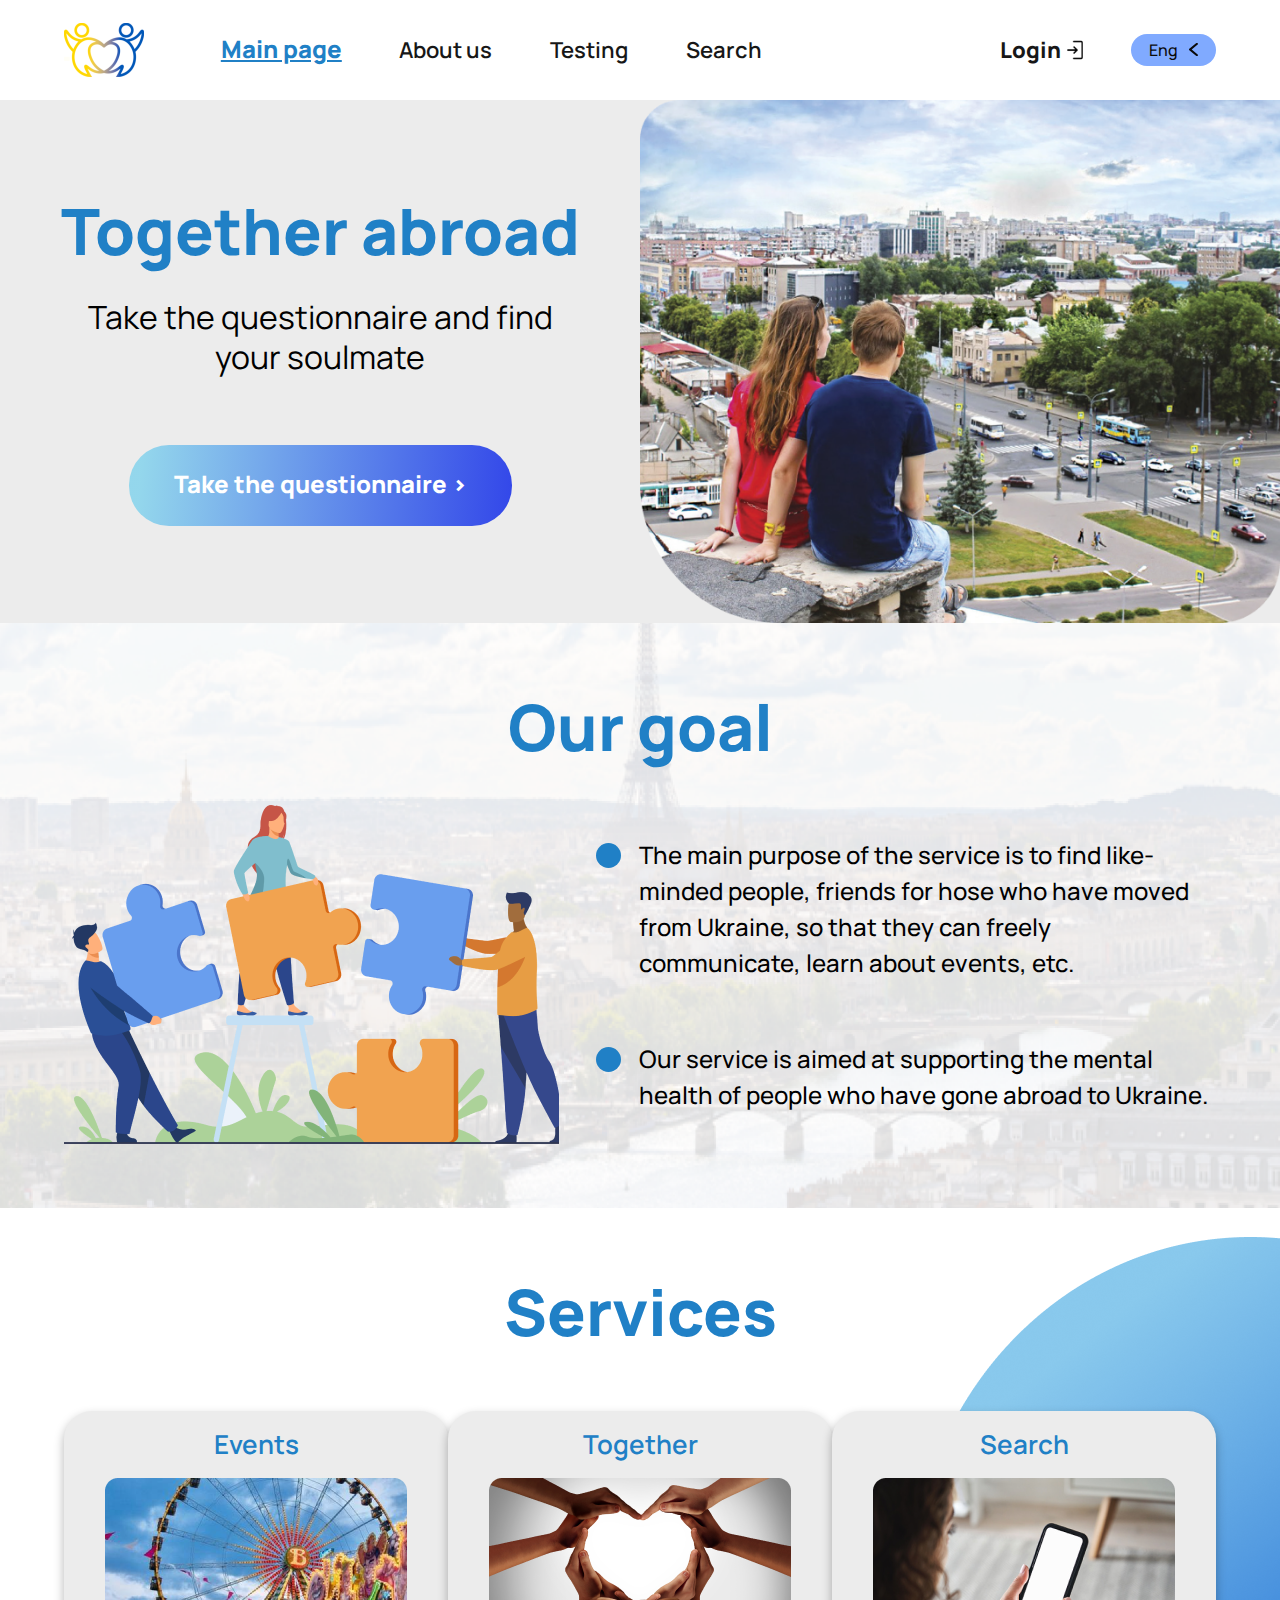
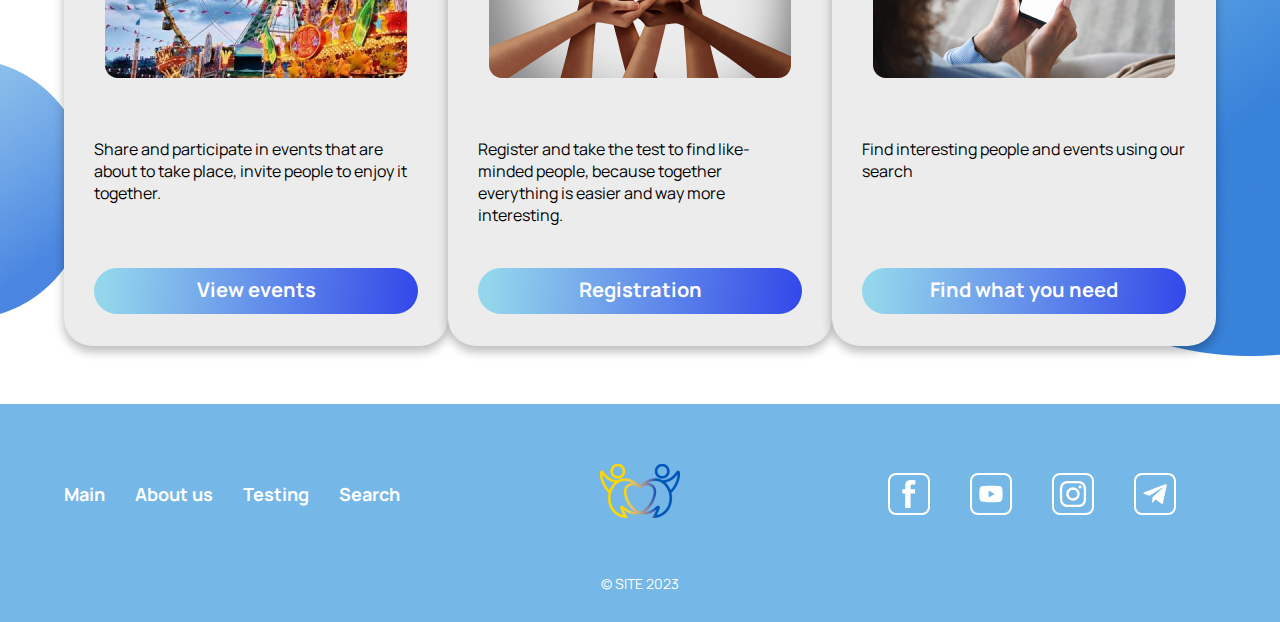
==== commit 05bd48b1: "other pages" ====
--- a/index.html
+++ b/index.html
@@ -26,10 +26,10 @@
         <menu class="header__menu">
             <img class="header__logo" src="./assets/logo.svg" alt="logo">
             <ul class="header__menu_list">
-                <li class="header__menu_item active">Main page</li>
-                <li class="header__menu_item">About us</li>
-                <li class="header__menu_item">Testing</li>
-                <li class="header__menu_item">Search</li>
+                <li class="header__menu_item active"><a href="./index.html">Main page</a></li>
+                <li class="header__menu_item"><a href="#ourGoals">About us</a></li>
+                <li class="header__menu_item"><a href="./questions.html">Testing</a></li>
+                <li class="header__menu_item"><a href="./suggest.html">Search</a></li>
             </ul>
         </menu>
         <div onclick="toggleLoginModal()" class="header__auth">
@@ -162,7 +162,7 @@
             <img class="banner__image" src="./assets/main-poster.png" alt="banner">
         </div>
 
-        <div class="serviceGoals">
+        <div id="ourGoals" class="serviceGoals">
             <div class="serviceGoalsWrapper">
                 <h2 class="title">Our goal</h2>
                 <div class="serviceGoals__content">
@@ -191,19 +191,19 @@
                         <h4 class="services__item_title">Events</h4>
                         <img class="services__item_image" src="./assets/services1.png" alt="services1">
                         <p class="services__item_text">Share and participate in events that are about to take place, invite people to enjoy it together.</p>
-                        <button class="services__item_button small-button">View events</button>
+                        <button onclick="toggleLoginModal()" class="services__item_button small-button">View events</button>
                     </li>
                     <li class="services__item">
                         <h4 class="services__item_title">Together</h4>
                         <img class="services__item_image" src="./assets/services2.png" alt="services2">
                         <p class="services__item_text">Register and take the test to find like-minded people, because together everything is easier and way more interesting.</p>
-                        <button class="services__item_button small-button">Registration</button>
+                        <button onclick="toggleLoginModal()" class="services__item_button small-button">Registration</button>
                     </li>
                     <li class="services__item">
                         <h4 class="services__item_title">Search</h4>
                         <img class="services__item_image" src="./assets/services3.png" alt="services3">
                         <p class="services__item_text">Find interesting people and events using our search</p>
-                        <button class="services__item_button small-button">Find what you need</button>
+                        <button onclick="toggleLoginModal()" class="services__item_button small-button">Find what you need</button>
                     </li>
                 </ul>
             </div>
--- a/css/shared.css
+++ b/css/shared.css
@@ -39,71 +39,6 @@
     text-align: center;
 }
 
-img{
-    max-width: 100%;
-}
-
-label{
-    font-family: 'Manrope';
-    font-style: normal;
-    font-weight: 700;
-    font-size: 18px;
-    line-height: 20px;
-    color: #727272;
-}
-
-input, select{
-    background: #ECECEC;
-    border: 2px solid #D9D9D9;
-    border-radius: 24px;
-    padding: 8px 24px;
-    width: 100%;
-    font-family: 'Manrope';
-    font-style: normal;
-    font-weight: 500;
-    font-size: 20px;
-    line-height: 28px;
-    color: #727272;
-}
-
-select{
-    position: relative;
-    -moz-appearance:none; /* Firefox */
-    -webkit-appearance:none; /* Safari and Chrome */
-    appearance:none;
-}
-
-select:after{
-    content: url('../assets/dark-left-icon.svg');
-    rotate: 180deg;
-    position: absolute;
-    right: 12px;
-
-}
-
-input[type="file"]{
-    display: none;
-}
-
-.customFileInput{
-    height: 76px;
-    width: 76px;
-    padding: 0;
-    border: 4px solid #D9D9D9;
-    display: flex;
-    justify-content: center;
-    align-items: center;
-    border-radius: 50%;
-    margin: 0 auto;
-    cursor: pointer;
-}
-
-
-.customFileInput:after{
-    content: url('../assets/upload-icon.svg');
-    transform: translate(2px, 2px);
-}
-
 
 .modal{
     position: fixed;
@@ -119,6 +54,67 @@
 
 .modal{
     display: none;
+}
+
+.modal label{
+    font-family: 'Manrope';
+    font-style: normal;
+    font-weight: 700;
+    font-size: 18px;
+    line-height: 20px;
+    color: #727272;
+}
+
+.modal input,.modal select{
+    background: #ECECEC;
+    border: 2px solid #D9D9D9;
+    border-radius: 24px;
+    padding: 8px 24px;
+    width: 100%;
+    font-family: 'Manrope';
+    font-style: normal;
+    font-weight: 500;
+    font-size: 20px;
+    line-height: 28px;
+    color: #727272;
+}
+
+.modal select{
+    position: relative;
+    -moz-appearance:none; /* Firefox */
+    -webkit-appearance:none; /* Safari and Chrome */
+    appearance:none;
+}
+
+.modal select:after{
+    content: url('../assets/dark-left-icon.svg');
+    rotate: 180deg;
+    position: absolute;
+    right: 12px;
+
+}
+
+.modal input[type="file"]{
+    display: none;
+}
+
+.modal .customFileInput{
+    height: 76px;
+    width: 76px;
+    padding: 0;
+    border: 4px solid #D9D9D9;
+    display: flex;
+    justify-content: center;
+    align-items: center;
+    border-radius: 50%;
+    margin: 0 auto;
+    cursor: pointer;
+}
+
+
+.modal .customFileInput:after{
+    content: url('../assets/upload-icon.svg');
+    transform: translate(2px, 2px);
 }
 
 .modal.active{
--- a/css/header.css
+++ b/css/header.css
@@ -1,3 +1,19 @@
+.header *{
+    font-family: 'Manrope', sans-serif;
+    box-sizing: border-box;
+    padding: 0;
+    margin: 0;
+    text-decoration: none;
+    border: none;
+}
+.header ul li{
+    list-style: none;
+}
+
+.header{
+    width: 100vw;
+}
+
 .header .mobileMenu{ 
     display: none;
 }
@@ -32,7 +48,7 @@
     margin-left: min(6vw, 80px)
 }
 
-.header__menu_item { 
+.header__menu_item a { 
     font-style: normal;
     font-weight: 600;
     font-size: 22px;
@@ -47,11 +63,11 @@
     margin-right: min(4.5vw, 60px)
 }
 
-.header__menu_item.active, .header__menu_item:hover{
+.header__menu_item.active a, .header__menu_item:hover a{
     color: #2080C6;
 }
 
-.header__menu_item.active{
+.header__menu_item.active a{
     font-weight: 800;
     font-size: 24px;
     text-decoration: underline;
@@ -131,7 +147,7 @@
 .header .modalWindow .password-icon{
     position: absolute;
     right: 18px;
-    bottom: 12px;
+    bottom: 10px;
     /* transform: translateY(50%); */
 }
 
--- a/css/footer.css
+++ b/css/footer.css
@@ -1,5 +1,18 @@
+.footer *{
+    font-family: 'Manrope', sans-serif;
+    box-sizing: border-box;
+    padding: 0;
+    margin: 0;
+    text-decoration: none;
+    border: none;
+}
+.footer ul li{
+    list-style: none;
+}
+
 .footer { 
     background: #75B7E7;
+    width: 100vw;
     
 }
 
--- a/css/index.css
+++ b/css/index.css
@@ -1,3 +1,20 @@
+*{
+    font-family: 'Manrope', sans-serif;
+    box-sizing: border-box;
+    padding: 0;
+    margin: 0;
+    text-decoration: none;
+    border: none;
+    scroll-behavior: smooth;
+}
+ul li{
+    list-style: none;
+}
+
+img{
+    max-width: 100%;
+}
+
 .main .banner { 
     background: #ECECEC;
     display: flex;
